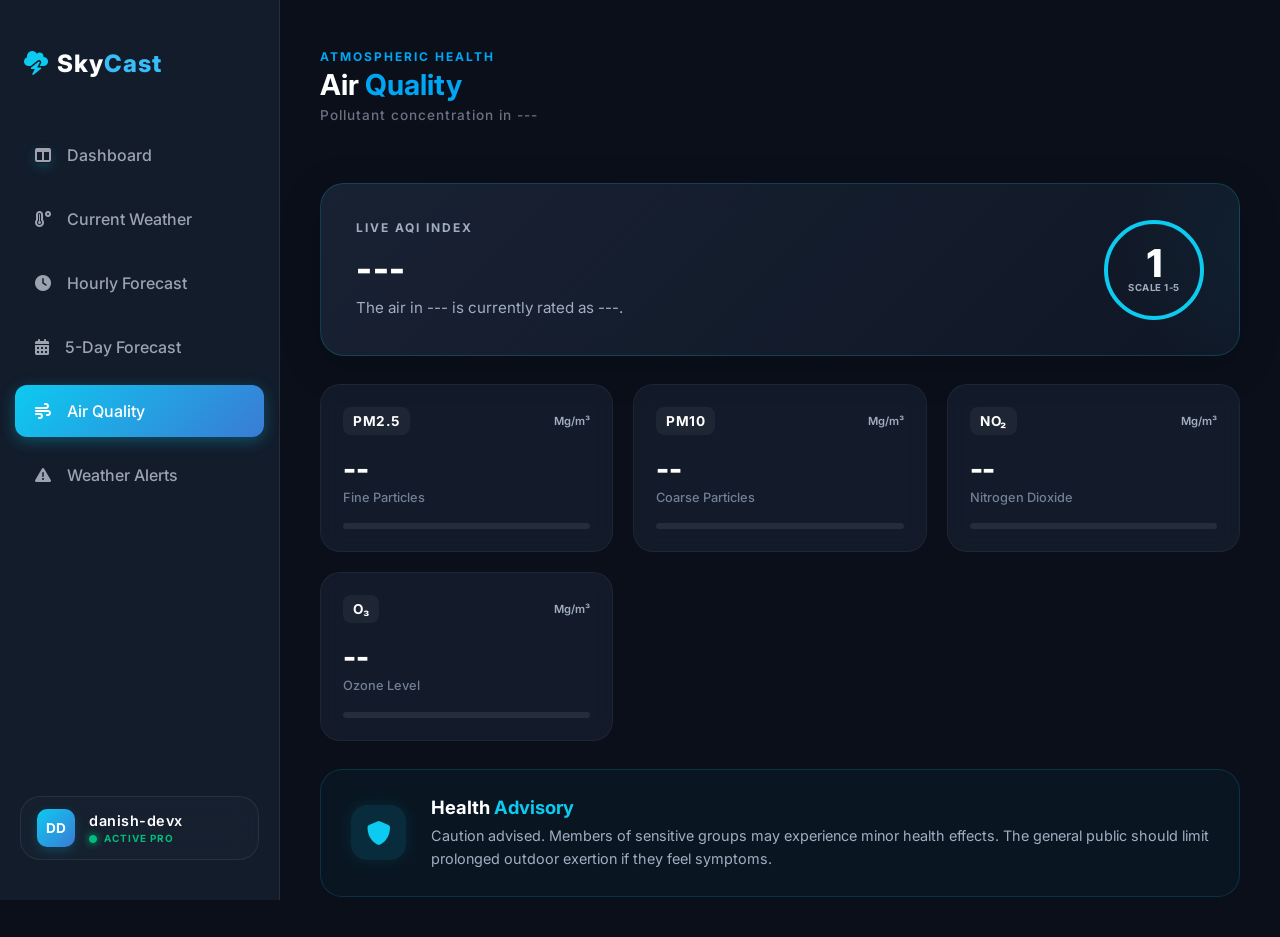
==== pages/airQuality.html @ 3d5aa5d6 "file uploaded" ====
<!DOCTYPE html>
<html lang="en">

<head>
    <meta charset="UTF-8">
    <meta name="viewport" content="width=device-width, initial-scale=1.0">
    <title>SkyCast Pro - Air Quality</title>

    <link href="https://cdn.jsdelivr.net/npm/bootstrap@5.3.2/dist/css/bootstrap.min.css" rel="stylesheet">

    <link rel="stylesheet" href="https://cdnjs.cloudflare.com/ajax/libs/font-awesome/6.4.2/css/all.min.css">

    <link href="https://fonts.googleapis.com/css2?family=Inter:wght@300;400;500;600;700;800&display=swap"
        rel="stylesheet">

    <link rel="stylesheet" href="../style.css">
</head>

<body>


    <nav class="sidebar" id="sidebarMenu">
        <div class="px-4 mb-4 d-flex justify-content-between align-items-center sidebar-header">
            <h4 class="mb-0">
                <i class="fa-solid fa-cloud-bolt text-info me-2"></i>Sky<span>Cast</span>
            </h4>
            <i class="fa-solid fa-xmark fs-4 d-lg-none text-white" id="close-btn" style="cursor: pointer"></i>
        </div>

        <div class="nav flex-column">
            <a href="../index.html" class="nav-link ">
                <i class="fa-solid fa-table-columns me-3"
                    style=" box-shadow: 0 4px 12px rgba(13, 202, 240, 0.2);"></i>Dashboard
            </a>
            <a href="currentWeather.html" class="nav-link">
                <i class="fa-solid fa-temperature-high me-3"></i>Current Weather
            </a>
            <a href="hourlyForecast.html" class="nav-link">
                <i class="fa-solid fa-clock me-3"></i>Hourly Forecast
            </a>
            <a href="5dayForecast.html" class="nav-link">
                <i class="fa-solid fa-calendar-days me-3"></i>5-Day Forecast
            </a>
            <a href="airQuality.html" class="nav-link">
                <i class="fa-solid fa-wind me-3"></i>Air Quality
            </a>
            <a href="weatherAlerts.html" class="nav-link">
                <i class="fa-solid fa-triangle-exclamation me-3"></i>Weather Alerts
            </a>
        </div>

        <div class="author-main-box">

            <div class="author-name-shortform">
                DD
            </div>

            <div class="author-github-link">

                <a href="https://github.com/danish-devx">danish-devx</a>
                <p><i class="fa-solid fa-circle"></i> Active Pro</p>

            </div>
        </div>
    </nav>


    <div class="main-wrapper">
        <header class="d-flex justify-content-between align-items-center flex-wrap gap-3">
            <div class="main-heading">
                <h6 class="text-uppercase text-sky mb-1">Atmospheric Health</h6>
                <h3 id="section-title" class="mb-1">Air <span>Quality</span></h3>
                <h5 class="mb-0">Pollutant concentration in <span id="concentration-In-City">---</span></h5>
            </div>

            <div class="d-flex align-items-center gap-3 header-actions">

                <button class="btn text-white d-lg-none p-0 border-0" id="menu-btn">
                    <i class="fa-solid fa-bars fs-3"></i>
                </button>
            </div>
        </header>


        <div id="dashboard" class="content-section ">


            <div id="main-aqi-container">
                <div class="main-aqi-box">
                    <div class="aqi-headings">
                        <div>
                            Live Aqi index
                        </div>
                        <h2 id="main-aqi-info">---</h2>
                        <p>The air in <span id="aqi-info-city">---</span> is currently rated as <span
                                id="aqi-rated">---</span>.</p>

                    </div>

                    <div class="aqi-circle">

                        <h2 id="aqi-scale">1</h2>
                        <p>Scale 1-5</p>

                    </div>
                </div>
            </div>



            <div class="containers">

                <div class="mini-container">
                    <div class="air-info-box">
                        <div class="boxx-1">
                            PM2.5
                        </div>

                        <div class="boxx-2">
                            Mg/m³
                        </div>

                    </div>

                    <div class="air-info-headings">
                        <h3 id="Fine-Particles">--</h3>
                        <p>Fine Particles</p>
                    </div>

                    <div class="air-info-range" id="Fine-Particles-Range">

                    </div>

                </div>

                <div class="mini-container">
                    <div class="air-info-box">
                        <div class="boxx-1">
                            PM10
                        </div>

                        <div class="boxx-2">
                            Mg/m³
                        </div>

                    </div>

                    <div class="air-info-headings">
                        <h3 id="Coarse-Particles">--</h3>
                        <p>Coarse Particles</p>
                    </div>

                    <div class="air-info-range" id="Coarse-Particles-Range">

                    </div>
                </div>

                <div class="mini-container">
                    <div class="air-info-box">
                        <div class="boxx-1">
                            NO₂
                        </div>

                        <div class="boxx-2">
                            Mg/m³
                        </div>

                    </div>

                    <div class="air-info-headings">
                        <h3 id="Nitrogen-Dioxide">--</h3>
                        <p>Nitrogen Dioxide</p>
                    </div>

                    <div class="air-info-range" id="Nitrogen-Dioxide-Range">

                    </div>
                </div>


                <div class="mini-container">
                    <div class="air-info-box">
                        <div class="boxx-1">
                            O₃
                        </div>

                        <div class="boxx-2">
                            Mg/m³
                        </div>

                    </div>

                    <div class="air-info-headings">
                        <h3 id="Ozone-Level">--</h3>
                        <p>Ozone Level</p>
                    </div>

                    <div class="air-info-range" id="Ozone-Level-Range">

                    </div>
                </div>
            </div>





            <div class="main-health-advis-box">
                <div class="shield-icon-box">
                    <i class="fa-solid fa-shield"></i>
                </div>

                <div class="health-headings">
                    <h2>Health <span>Advisory</span></h2>
                    <p>Caution advised. Members of sensitive groups may experience minor health effects. The general
                        public should limit prolonged outdoor exertion if they feel symptoms.</p>
                </div>
            </div>






        </div>




    </div>











    <script src="https://cdn.jsdelivr.net/npm/bootstrap@5.3.2/dist/js/bootstrap.bundle.min.js"></script>

    <script>
        document.getElementById('menu-btn').addEventListener('click', function () {
            document.getElementById('sidebarMenu').classList.add('show');
        });

        document.getElementById('close-btn').addEventListener('click', function () {
            document.getElementById('sidebarMenu').classList.remove('show');
        });
    </script>

    <script src="../app.js"></script>
</body>

</html>
---- style.css ----
:root {
  --bg-deep: #0a0f1a;
  --sidebar: #121c2b;
  --card-bg: #161e2eb3;
  --card-bg2: #161e2e99;
  --text: #ffffff;
  --text-emerald:#00bc7d;
  --text-muted: #9ca3af;
  --text-gray: #6a7282;
  --accent: #0dcaf0;
  --accent-blue: #38bdf8;
  --text-sky: #00a6f4;
  --border: rgba(255, 255, 255, 0.08);
  --shadow: rgba(0, 0, 0, 0.4);
}

body {
  font-family: 'Inter', system-ui, -apple-system, sans-serif;
  background: var(--bg-deep);
  color: var(--text);
  transition: all 0.3s ease;
  overflow-x: hidden;
}

html, body {
  background-color: var(--bg-deep) !important;
}


.sidebar {
  width: 280px;
  height: 100vh;
  position: fixed;
  left: 0;
  top: 0;
  background: var(--sidebar); 
  border-right: 1px solid var(--border);
  padding: 20px 0;
  padding-top: 50px;
  transition: all 0.3s cubic-bezier(0.4, 0, 0.2, 1); 
  z-index: 1050;
  display: flex;
  flex-direction: column;
  
}

.sidebar .nav {
  flex-grow: 1;
  justify-content: flex-start;
  margin-top: 20px;
}


.sidebar h4 {
  font-size: 1.5rem;
  font-weight: 800;
  letter-spacing: 1px;
}

.sidebar h4 span {
  color: var(--accent-blue);
}


.sidebar .nav-link {
  color: var(--text-muted) !important;
  text-decoration: none !important;
  display: flex !important;
  align-items: center;
  padding: 14px 20px;
  margin: 6px 15px;
  border-radius: 12px;
  cursor: pointer;
  transition: 0.2s ease;
  font-weight: 500;
}

.sidebar .nav-link:hover {
  background: rgba(255, 255, 255, 0.05);
  color: var(--text) !important;
}

.sidebar .nav-link:hover i {
  color: var(--accent-blue);
}

.sidebar .nav-link.active {
  background: linear-gradient(135deg, #0dcaf0, #3a7bd5);
  color: #fff !important;
  box-shadow: 0 4px 15px rgba(13, 202, 240, 0.3);
}

.sidebar .nav-link.active i {
  color: #fff !important;
  box-shadow: 0 4px 12px rgba(13, 202, 240, 0.2); 
}

.author-main-box {
  border: 1px solid var(--border);
  border-radius: 20px; 
  margin-top: auto;
  padding: 12px 16px;
  display: flex;
  justify-content: flex-start; 
  align-items: center;
  gap: 14px;
  background-color: rgba(255, 255, 255, 0.02);
  backdrop-filter: blur(10px);
  margin: 20px;
  transition: all 0.2s ease-in-out;
}

.author-main-box:hover {
  background-color: rgba(255, 255, 255, 0.05);
  border-color: rgba(56, 189, 248, 0.3); 
  transform: translateY(-2px);
}

.author-name-shortform {
  background: linear-gradient(135deg, #0dcaf0, #3a7bd5); 
  color: var(--text);
  font-weight: 700;
  font-size: 0.85rem;
  width: 38px;
  height: 38px;
  border-radius: 10px;
  display: flex;
  align-items: center;
  justify-content: center;
  box-shadow: 0 4px 12px rgba(13, 202, 240, 0.2);
}

.author-github-link {
  display: flex;
  flex-direction: column;
  align-items: flex-start;
  justify-content: center;
}

.author-github-link a {
  text-decoration: none;
  color: var(--text);
  text-transform: lowercase; 
  font-weight: 600;
  font-size: 0.9rem;
  letter-spacing: 0.5px;
  transition: color 0.2s;
}

.author-github-link a:hover {
  color: var(--accent-blue);
}

.author-github-link p {
  text-transform: uppercase;
  font-size: 0.62rem;
  font-weight: 700;
  letter-spacing: 1px;
  color: var(--text-emerald);
  margin-bottom: 0; 
  display: flex;
  align-items: center;
  gap: 6px;
}


.author-github-link p i {
  font-size: 0.5rem;
  animation: liveBlink 1.8s infinite ease-in-out;
  color: var(--text-emerald);
  text-shadow: 0 0 8px var(--text-emerald); 
}

@keyframes liveBlink {
  0% {
    opacity: 0.3;
    transform: scale(0.9);
  }
  50% {
    opacity: 1;
    transform: scale(1.2); 
  }
  100% {
    opacity: 0.3;
    transform: scale(0.9);
  }
}


.main-wrapper {
  margin-left: 280px;
  min-height: 100vh;
  transition: all 0.3s ease;
}

header {
  padding: 50px 40px;
  background: var(--bg-deep);
}

.main-heading h6 {
  color: var(--text-sky);
  font-size: 0.75rem;
  letter-spacing: 2px;
  font-weight: 700;
}

.main-heading h3 {
  color: var(--text);
  font-size: 1.8rem;
  font-weight: 700;
}

.main-heading h3 span {
  color: var(--text-sky);
}

.main-heading h5 {
  color: var(--text-gray);
  font-size: 0.85rem;
  letter-spacing: 1px;
  font-weight: 500;
}


.search-box {
  display: flex;
  background: var(--card-bg);
  border: 1px solid var(--border);
  border-radius: 30px;
  padding: 4px 4px 4px 20px;
  align-items: center;
  max-width: 400px;
  width: 100%;
}

.search-box input {
  flex: 1;
  background: transparent;
  border: none;
  outline: none;
  color: var(--text);
  padding: 8px 10px;
  font-size: 0.95rem;
}

.search-box button {
  background: linear-gradient(135deg, #0dcaf0, #3a7bd5);
  box-shadow: 0 4px 15px rgba(13, 202, 240, 0.3);
  border: none;
  color: white;
  padding: 8px 22px;
  border-radius: 25px;
  font-weight: 600;
  font-size: 0.9rem;
  cursor: pointer;
}


.content-section {
  padding: 10px 40px 40px 40px;
  animation: fadeIn 0.4s ease;
 
}

@keyframes fadeIn {
  from { opacity: 0; transform: translateY(10px); }
  to { opacity: 1; transform: translateY(0); }
}

.glass-card {
  background: var(--card-bg2);
  border: 1px solid var(--border);
  border-radius: 24px;
  padding: 23px;
  height: 100%;
  box-shadow: 0 8px 32px 0 rgba(0, 0, 0, 0.2);
  backdrop-filter: blur(8px);
}

.main-weather-card {
  min-height: 360px;
  padding: 40px;
}

.main-weather-card h2{
  font-size: 4.1rem;
}

.main-weather-card h1{
  font-size: 6rem;
}

.main-weather-card p{
  font-weight: 900;
}

.weather-img {
  width: 200px;
  height: 200px;
}

.glass-card h5 {
  color: var(--text-muted);
  border-left: 4px solid var(--accent-blue);
  text-transform: uppercase;
  font-weight: 700;
  font-size: 0.9rem;
  letter-spacing: 1.5px;
}

.sun-box {
  background: rgba(255, 255, 255, 0.03);
  border: 1px solid rgba(255, 255, 255, 0.05);
}
.font-xs {
  font-size: 0.68rem;
  letter-spacing: 0.5px;
}

.metrics-grid {
  display: grid;
  grid-template-columns: repeat(2, 1fr);
  gap: 16px;
}

.metric-item {
  display: flex;
  align-items: center;
  gap: 12px;
  background: rgba(255, 255, 255, 0.02);
  border: 1px solid rgba(255, 255, 255, 0.04);
  padding: 13px;
  border-radius: 16px;
  transition: transform 0.2s;
  min-width: 0; 
  word-wrap: break-word; 
}

.metric-item:hover {
  transform: translateY(-2px);
  background: rgba(255, 255, 255, 0.04);
}

.metric-item.full-width {
  grid-column: span 2;
}

.metric-item small {
  display: block;
  color: var(--text-gray);
  font-size: 0.75rem;
  margin-bottom: 2px;
}

.metric-item h5 {
  border: none !important;
  padding: 0 !important;
  margin: 0 !important;
  color: var(--text) !important;
  font-size: 1.05rem !important;
  letter-spacing: 0 !important;
  text-transform: none !important;
}

.icon-wrap {
  width: 42px;
  height: 42px;
  border-radius: 12px;
  display: flex;
  align-items: center;
  justify-content: center;
  font-size: 1.15rem;
  flex-shrink: 0;
}

.bg-warning-subtle { background: rgba(255, 193, 7, 0.1) !important; }
.bg-info-subtle { background: rgba(13, 202, 240, 0.1) !important; }
.bg-primary-subtle { background: rgba(13, 110, 253, 0.1) !important; }
.bg-success-subtle { background: rgba(25, 135, 84, 0.1) !important; }
.bg-light-subtle { background: rgba(255, 255, 255, 0.06) !important; }

.animate-pulse {
  animation: pulse 2.5s infinite;
}

@keyframes pulse {
  0% { transform: scale(1); opacity: 0.9; }
  50% { transform: scale(1.1); opacity: 1; }
  100% { transform: scale(1); opacity: 0.9; }
}


@media (max-width: 991.98px) {
  .sidebar { 
    left: -280px;
    height: 100vh;
    padding-top: 20px;
  }
  .sidebar.show { left: 0; }
  .author-main-box {
    margin-bottom: 30px; 
  }
  .main-wrapper { margin-left: 0; }
  header { padding: 20px; }
  .content-section { padding: 20px; }
  .header-actions { width: 100%; justify-content: space-between; }
  .search-box { max-width: calc(100% - 50px); }
}


@media (max-width: 576px) {
  .main-heading h3 { font-size: 1.5rem; }
  #main-temp { font-size: 4rem; }
  .weather-img { width: 85px; height: 85px; }
  .metrics-grid { grid-template-columns: 1fr; }
  .metric-item.full-width { grid-column: span 1; }
  .search-box button{ padding: 8px 15px;}
  .search-box input {  padding: 8px 0px;}
  .main-weather-card h2{
  font-size: 2.8rem;
  }

}


::-webkit-scrollbar {
  width: 10px;
  background-color: var(--bg-deep);
}

::-webkit-scrollbar-thumb {
  background: var(--sidebar); 
  border-radius: 10px;
  border: 2px solid var(--bg-deep); 
  transition: all 0.3s ease;
}

::-webkit-scrollbar-thumb:hover {
  background: var(--accent-blue); 
}

::-webkit-scrollbar-corner {
  background: var(--bg-deep);
}




/* Current Weather section 2 styling */

.location-box {
  background: rgba(255, 255, 255, 0.03);
  border: 1px solid var(--border);
  padding: 10px 20px;
  border-radius: 30px;
  display: flex;
  align-items: center;
  gap: 10px;
  color: var(--text-muted);
  transition: all 0.3s ease;
  cursor: pointer;
}


.location-box:hover {
  border-color: var(--text-sky);
  color: var(--text-sky);
  background: rgba(13, 166, 244, 0.05);
}

.location-box:hover i {
  animation: bounce 1s infinite;
}

@keyframes bounce {
  0%, 100% { transform: translateY(0); }
  50% { transform: translateY(-4px); }
}

.main-container {
  display: grid;
  grid-template-columns: repeat(auto-fit, minmax(300px, 1fr));
  gap: 20px;
  margin-bottom: 20px;
}

.main-card {
  background: var(--card-bg2);
  border: 1px solid var(--border);
  border-radius: 24px;
  padding: 24px;
  display: flex;
  justify-content: space-between;
  align-items: center;
  backdrop-filter: blur(8px);
  transition: all 0.3s ease;
}

.main-card:hover {
  background: rgba(255, 255, 255, 0.05);
  transform: translateY(-5px);
  border-color: var(--accent-blue);
}

.icon-or-data-box {
  display: flex;
  align-items: center;
  gap: 15px;
}

.icon-wraps {
  width: 50px;
  height: 50px;
  border-radius: 16px;
  display: flex;
  align-items: center;
  justify-content: center;
  font-size: 1.2rem;
}

.icon-or-data-box small { color: var(--text-muted); font-size: 0.75rem; text-transform: uppercase; letter-spacing: 1px; }
.icon-or-data-box p { color: var(--text-gray); font-size: 0.8rem; margin: 0; }
.main-card h4 { margin: 0; font-weight: 700; color: var(--text); }


.sky-condition-box {
  background: linear-gradient(135deg, #0dcaf0, #3a7bd5);
  box-shadow: 0 4px 15px rgba(13, 202, 240, 0.3);
  border-radius: 24px;
  padding: 40px; 
  margin: 20px 40px; 
  display: flex;
  justify-content: space-between;
  align-items: center;
  color: white;
}


.images-box {
  flex-shrink: 0;
  padding-right: 20px; 
}

.images-box img {
  width: 160px;
  height: 160px;
  object-fit: contain;
}


.mini-heading h6 {
  background: rgba(255, 255, 255, 0.2);
  padding: 6px 12px;
  border-radius: 8px;
  font-size: 0.7rem;
  letter-spacing: 1.5px;
  text-transform: uppercase;
  display: inline-block;
}

.sky-condition-box h2 { 
  font-weight: 800; 
  margin: 15px 0; 
  font-size: 3.2rem;
}

.sky-condition-box h3 { 
  font-size: 1.3rem; 
  font-weight: 600;
  font-style: oblique;
  opacity: 0.9; 
}

.wrap-box {
  display: flex;
  gap: 30px;
  margin-top: 25px;
}

.Minimum-box, .Maximum-box {
  background: rgba(0, 0, 0, 0.1);
  padding: 10px 20px;
  border-radius: 12px;
  font-weight: 600;
 
}

.images-box img {
  width: 150px;
  filter: drop-shadow(0 0 10px rgba(0,0,0,0.2));
}


@media (max-width: 991px) {
  .sky-condition-box {
    margin: 20px; 
    padding: 20px;
  }
}


@media (max-width: 768px) {
  .sky-condition-box { flex-direction: column; text-align: center; }
  .wrap-box { justify-content: center; }
  .sky-condition-box h2 { font-size: 2.6rem;}

}





/* Hourly Forecast section 3 styling */

.main-Hourly-container {
  display: flex;
  justify-content: flex-start; 
  align-items: stretch;
  gap: 18px;
  overflow-x: auto;
  padding: 15px 5px 25px 5px; 
  background-color: transparent !important;
  padding-left: 2px !important;
  padding-right: 2px !important;
  scrollbar-width: thin;
  scrollbar-color: var(--accent-blue) transparent;
}


.mini-Hourly-card {
  display: flex;
  justify-content: space-between;
  align-items: center;
  flex-direction: column;
  background: #161e2e !important;
  border: 1px solid var(--border);
  border-radius: 20px;
  padding: 24px 20px;
  text-align: center;
  min-width: 125px; 
  flex-shrink: 0;
  backdrop-filter: blur(10px);
  transition: all 0.3s cubic-bezier(0.4, 0, 0.2, 1);
  cursor: pointer;
}

.mini-Hourly-card:hover {
  background: rgba(255, 255, 255, 0.04);
  border-color: var(--accent-blue);
  transform: translateY(-6px);
  box-shadow: 0 12px 24px rgba(0, 0, 0, 0.25);
}

.Hourly-Time small {
  color: var(--text-sky);
  font-weight: 700;
  font-size: 0.85rem;
  letter-spacing: 0.5px;
  text-transform: uppercase;
}

.Hourly-image img {
  width: 70px;
  height: 70px;
  object-fit: contain;
  filter: drop-shadow(0 4px 8px rgba(0,0,0,0.15));
  transition: transform 0.3s ease;
}

.mini-Hourly-card:hover .Hourly-image img {
  transform: scale(1.1) rotate(3deg); 
}

.Hourly-Details h3 {
  font-size: 1.4rem;
  font-weight: 700;
  margin-bottom: 2px;
  color: var(--text);
}

.Hourly-Details small {
  color: var(--text-gray);
  font-size: 0.72rem;
  font-weight: 500;
  display: block;
}

.mini-Hourly-card hr {
  width: 100%;
  border-color: var(--border);
  opacity: 1;
  margin: 15px 0;
}

.mini-Hourly-card div:last-child {
  font-size: 0.82rem;
  font-weight: 600;
  color: var(--text-muted);
  display: flex;
  align-items: center;
  gap: 6px;
}


.main-Hourly-container::-webkit-scrollbar {
  height: 6px; 
}
.main-Hourly-container::-webkit-scrollbar-thumb {
  background: rgba(255, 255, 255, 0.05);
  border-radius: 10px;
  border: none;
}
.main-Hourly-container::-webkit-scrollbar-thumb:hover {
  background: var(--accent-blue);
}

.timeline-heading {
  font-size: 1.5rem;
  letter-spacing: 0.5px;
}
.timeline-heading span {
  color: var(--text-sky);
}

.main-Detailed-container {
  display: flex;
  flex-direction: column;
  background: var(--card-bg2);
  border: 1px solid var(--border);
  border-radius: 24px;
  backdrop-filter: blur(10px);
  box-shadow: 0 10px 30px rgba(0,0,0,0.15);
  overflow: hidden;
}

.main-Detailed-box {
  display: flex;
  justify-content: space-between;
  align-items: center;
  gap: 20px;
  border-bottom: 1px solid var(--border);
  padding: 20px 30px;
  width: 100%;
  transition: background-color 0.2s ease;

}

.main-Detailed-box:last-child {
  border-bottom: none; 
}

.main-Detailed-box:hover {
  background-color: rgba(255, 255, 255, 0.02);
}

.time-stamp h3 {
  font-size: 0.95rem;
  font-weight: 600;
  color: var(--text-muted);
  margin-bottom: 0;
}

.temp-condition {
  display: flex;
  align-items: center;
  gap: 15px;
}

.temp-condition h2 {
  font-size: 1.6rem;
  font-weight: 700;
  color: var(--text);
  margin-bottom: 0;
}
.temp-condition h2 span {
  font-size: 1rem;
  color: var(--text-sky);
  margin-left: 2px;
}

.detail-metric {
  display: flex;
  flex-direction: column;
  gap: 2px;
}
.detail-metric span {
  font-size: 0.72rem;
  font-weight: 600;
  color: var(--text-gray);
  text-transform: uppercase;
  letter-spacing: 0.5px;
  display: flex;
  align-items: center;
  gap: 6px;
}
.detail-metric p {
  font-size: 0.95rem;
  font-weight: 600;
  color: var(--text);
  margin-bottom: 0;
}

.status-badge h4 {
  font-size: 0.8rem;
  font-weight: 700;
  background: rgba(56, 189, 248, 0.1); 
  color: var(--accent-blue);
  padding: 6px 14px;
  border-radius: 30px;
  margin-bottom: 0;
  letter-spacing: 0.5px;
}


@media (max-width: 991.98px) {
  .main-Detailed-box {
    padding: 18px 20px;
  }
}

@media (max-width: 768px) {
 
  .main-Detailed-box {
    display: grid;
    grid-template-columns: repeat(2, 1fr);
    gap: 16px;
    padding: 20px;
  }
  
  .time-stamp {
    grid-column: span 2;
    border-bottom: 1px solid rgba(255,255,255,0.03);
    padding-bottom: 6px;
  }
  
  .status-badge {
    grid-column: span 2;
    text-align: center;
    margin-top: 5px;
  }
  .status-badge h4 {
    display: inline-block;
    width: 100%;
  }

  .row, .main-container {
    margin-left: 0 !important;
    margin-right: 0 !important;
    background-color: transparent !important;
  }

 
  .main-Detailed-container {
    background: #111824 !important; 
    border: 1px solid var(--border) !important;
    box-shadow: 0 10px 30px var(--shadow) !important;
  }

 
  .main-Detailed-box {
    background: #161e2e !important; 
    border-bottom: 1px solid var(--border) !important;
  }

  .main-Detailed-box:last-child {
    border-bottom: none !important;
  }

 
  .main-Detailed-box .bg-light-subtle {
    background: rgba(255, 255, 255, 0.04) !important;
  }

  .time-stamp {
    border-bottom: 1px solid var(--border) !important;
  }
}

@media (max-width: 480px) {
  .main-Hourly-container {
    gap: 12px;
  }
  .mini-Hourly-card {
    min-width: 115px;
    padding: 20px 14px;
  }
  .Hourly-image img {
    width: 60px;
    height: 60px;
  }
  .main-weather-card h2{
  font-size: 2.6rem;
  }
}




/* 5dayforcast section 4 styling */

.main-container-forcast {
  display: flex;
  flex-direction: column;
  gap: 16px;
  width: 100%;
  padding-bottom: 20px;
}


.main-day-forecast-box {
  display: grid;
  grid-template-columns: 2fr 1fr 1.2fr 1.5fr 1.5fr 0.5fr;
  align-items: center;
  gap: 20px;
  background: var(--card-bg2);
  border: 1px solid var(--border);
  border-radius: 24px;
  padding: 18px 30px;
  width: 100%;
  backdrop-filter: blur(10px);
  box-shadow: 0 8px 32px 0 rgba(0, 0, 0, 0.15);
  transition: all 0.3s cubic-bezier(0.4, 0, 0.2, 1);
  cursor: pointer;
}

.main-day-forecast-box:hover {
  background: rgba(255, 255, 255, 0.04);
  border-color: var(--accent-blue);
  transform: translateX(6px); 
  box-shadow: 0 12px 24px rgba(0, 0, 0, 0.25);
}


.date-or-Scheduled h3 {
  font-size: 1.05rem;
  font-weight: 700;
  color: var(--text);
  margin-bottom: 4px;
}

.date-or-Scheduled h6 {
  font-size: 0.7rem;
  font-weight: 600;
  color: var(--text-emerald);
  text-transform: uppercase;
  letter-spacing: 0.5px;
  margin-bottom: 0;
}


.Forecast-image {
  display: flex;
  align-items: center;
  justify-content: center;
}

.Forecast-image img {
  width: 55px;
  height: 55px;
  object-fit: contain;
  filter: drop-shadow(0 4px 10px rgba(0, 0, 0, 0.2));
  transition: transform 0.3s ease;
}

.main-day-forecast-box:hover .Forecast-image img {
  transform: scale(1.15) rotate(5deg);
}


.Forecast-temp small,
.Forecast-condition small {
  display: block;
  font-size: 0.72rem;
  font-weight: 600;
  color: var(--text-gray);
  text-transform: uppercase;
  letter-spacing: 0.5px;
  margin-bottom: 2px;
}

.Forecast-temp h3 {
  font-size: 1.4rem;
  font-weight: 700;
  color: var(--text);
  margin-bottom: 0;
}

.Forecast-condition h3 {
  font-size: 1rem;
  font-weight: 600;
  color: var(--text-sky);
  text-transform: capitalize;
  margin-bottom: 0;
}


.Forecast-extra-info {
  display: flex;
  gap: 20px;
  align-items: center;
}

.Forecast-extra-info .box1,
.Forecast-extra-info .box2 {
  display: flex;
  align-items: center;
  gap: 8px;
  font-size: 0.9rem;
  font-weight: 600;
  color: var(--text-muted);
}


.greater-than-btn {
  display: flex;
  justify-content: flex-end;
  color: var(--text-gray);
  font-size: 0.8rem;
  transition: transform 0.3s, color 0.3s;
}

.main-day-forecast-box:hover .greater-than-btn {
  color: var(--accent-blue);
  transform: translateX(4px);
}


@media (max-width: 1200px) {
  .main-day-forecast-box {
    grid-template-columns: 1.8fr 1fr 1fr 1.3fr 1.5fr 0.3fr;
    padding: 16px 20px;
    gap: 15px;
  }
}

@media (max-width: 991.98px) {
  
  .main-day-forecast-box {
    grid-template-columns: repeat(3, 1fr);
    gap: 20px;
    padding: 24px;
  }

  .date-or-Scheduled {
    grid-column: span 2;
  }

  .Forecast-image {
    grid-column: span 1;
    justify-content: flex-end;
  }

  .Forecast-temp,
  .Forecast-condition,
  .Forecast-extra-info {
    grid-column: span 1;
  }

  .greater-than-btn {
    display: none; 
  }
}

@media (max-width: 576px) {
 
  .main-day-forecast-box {
    grid-template-columns: 1fr;
    gap: 16px;
    text-align: center;
    padding: 20px;
    border-radius: 20px;
    background: #161e2e !important; 
  }

  .date-or-Scheduled,
  .Forecast-image,
  .Forecast-temp,
  .Forecast-condition,
  .Forecast-extra-info {
    grid-column: span 1;
    justify-content: center;
  }

  .date-or-Scheduled {
    border-bottom: 1px solid var(--border);
    padding-bottom: 12px;
  }

  .Forecast-extra-info {
    justify-content: center;
    background: rgba(255, 255, 255, 0.02);
    padding: 10px;
    border-radius: 14px;
    margin-top: 5px;
  }

  .main-day-forecast-box:hover {
    transform: translateY(-4px); 
  }
}


/* Airquality section 5 styling */

.main-aqi-box {
  display: grid;
  grid-template-columns: 1fr auto;
  align-items: center;
  gap: 30px;
  background: linear-gradient(135deg, rgba(26, 36, 54, 0.9), rgba(18, 26, 41, 0.8));
  border: 1px solid rgba(13, 202, 240, 0.2); 
  border-radius: 24px;
  padding: 35px;
  margin-bottom: 28px;
  backdrop-filter: blur(12px);
  box-shadow: 0 10px 40px rgba(0, 0, 0, 0.2);
  position: relative;
  overflow: hidden;
}

.main-aqi-box::before {
  content: '';
  position: absolute;
  top: -50%;
  right: -20%;
  width: 300px;
  height: 300px;
  background: radial-gradient(circle, rgba(13, 202, 240, 0.05) 0%, transparent 70%);
  pointer-events: none;
}

.aqi-headings div {
  font-size: 0.75rem;
  font-weight: 700;
  text-transform: uppercase;
  letter-spacing: 2px;
  color: #a0aec0;
  margin-bottom: 10px;
}

.aqi-headings h2 {
  font-size: 2.2rem;
  font-weight: 800;
  text-transform: uppercase;
  letter-spacing: 0.5px;
  margin-bottom: 8px;
}

.aqi-headings p {
  font-size: 0.95rem;
  color: #a0aec0;
  margin-bottom: 0;
  max-width: 500px;
}

.aqi-circle {
  width: 100px;
  height: 100px;
  border-radius: 50%;
  border: 4px solid #0dcaf0;
  display: flex;
  flex-direction: column;
  align-items: center;
  justify-content: center;
  text-align: center;
  transition: transform 0.3s ease;
}

.main-aqi-box:hover .aqi-circle {
  transform: scale(1.05) rotate(5deg);
}

.aqi-circle h2 {
  font-size: 2.4rem;
  font-weight: 800;
  margin-bottom: -2px;
  line-height: 1;
}

.aqi-circle p {
  font-size: 0.6rem;
  font-weight: 700;
  text-transform: uppercase;
  letter-spacing: 0.5px;
  color: #a0aec0;
  margin-bottom: 0;
}


.content-section .containers {
  display: grid;
  grid-template-columns: repeat(auto-fit, minmax(220px, 1fr));
  gap: 20px;
  margin-bottom: 28px;
  padding: 0; 
  max-width: 100%;
}

.mini-container {
  background: rgba(23, 32, 49, 0.7);
  border: 1px solid rgba(255, 255, 255, 0.05);
  border-radius: 20px;
  padding: 22px;
  backdrop-filter: blur(10px);
  transition: all 0.3s ease;
  display: flex;
  flex-direction: column;
  justify-content: space-between;
  gap: 16px;
}

.mini-container:hover {
  background: rgba(255, 255, 255, 0.03);
  border-color: #0dcaf0;
  transform: translateY(-5px);
  box-shadow: 0 12px 24px rgba(0, 0, 0, 0.2);
}

.air-info-box {
  display: flex;
  justify-content: space-between;
  align-items: center;
}

.boxx-1 {
  font-size: 0.85rem;
  font-weight: 700;
  color: #ffffff;
  background: rgba(255, 255, 255, 0.05);
  padding: 4px 10px;
  border-radius: 8px;
  letter-spacing: 0.5px;
}

.boxx-2 {
  font-size: 0.7rem;
  font-weight: 600;
  color: #a0aec0;
}

.air-info-headings h3 {
  font-size: 1.8rem;
  font-weight: 800;
  color: #ffffff;
  margin-bottom: 2px;
  letter-spacing: -0.5px;
}

.air-info-headings p {
  font-size: 0.8rem;
  font-weight: 500;
  color: #718096;
  margin-bottom: 0;
}


.air-info-range {
  height: 6px;
  width: 100%;
  background: rgba(255, 255, 255, 0.08);
  border-radius: 10px;
  position: relative;
  overflow: hidden;
}

.air-info-range::after {
  content: '';
  position: absolute;
  left: 0;
  top: 0;
  height: 100%;
  width: var(--bar-width, 0%); 
  background: linear-gradient(90deg, #0dcaf0, #0099ff);
  border-radius: 10px;
  transition: width 0.8s ease-out;
}


.main-health-advis-box {
  display: grid;
  grid-template-columns: auto 1fr;
  align-items: center;
  gap: 25px;
  background: rgba(13, 202, 240, 0.04);
  border: 1px solid rgba(13, 202, 240, 0.15);
  border-radius: 22px;
  padding: 26px 30px;
}

.shield-icon-box {
  width: 55px;
  height: 55px;
  border-radius: 16px;
  background: rgba(13, 202, 240, 0.12);
  color: #0dcaf0;
  display: flex;
  align-items: center;
  justify-content: center;
  font-size: 1.5rem;
  box-shadow: 0 0 15px rgba(13, 202, 240, 0.1);
}

.health-headings h2 {
  font-size: 1.15rem;
  font-weight: 700;
  color: #ffffff;
  margin-bottom: 6px;
}

.health-headings h2 span {
  color: #0dcaf0; 
}

.health-headings p {
  font-size: 0.9rem;
  color: #a0aec0;
  line-height: 1.6;
  margin-bottom: 0;
}


@media (max-width: 991.98px) {
  .main-aqi-box {
    padding: 26px;
  }
  
  .aqi-headings h2 {
    font-size: 1.8rem;
  }
}

@media (max-width: 768px) {
  
  .main-aqi-box {
    grid-template-columns: 1fr;
    text-align: center;
    justify-items: center;
    gap: 20px;
  }
  
  .aqi-headings p {
    max-width: 100%;
  }

 
  .main-health-advis-box {
    grid-template-columns: 1fr;
    text-align: center;
    justify-items: center;
    padding: 22px;
    gap: 15px;
  }
}

@media (max-width: 480px) {
  .content-section .containers {
    grid-template-columns: 1fr; 
  }
  
  .aqi-headings h2 {
    font-size: 1.5rem;
  }
}




/* Weatheralert section 6 styling */

.main-Status-box {
  display: grid;
  grid-template-columns: auto 1fr auto;
  align-items: center;
  gap: 25px;
  background: linear-gradient(135deg, rgba(22, 30, 46, 0.9), rgba(18, 28, 43, 0.8));
  border: 1px solid rgba(0, 188, 125, 0.3); 
  border-radius: 24px;
  padding: 30px;
  margin-bottom: 24px;
  backdrop-filter: blur(10px);
  box-shadow: 0 8px 32px 0 rgba(0, 0, 0, 0.2);
  transition: all 0.3s ease;
}

.main-Status-box:hover {
  box-shadow: 0 12px 40px rgba(0, 188, 125, 0.1);
  transform: translateY(-2px);
}


.icon-wrap-box {
  width: 65px;
  height: 65px;
  border-radius: 20px;
  background: rgba(0, 188, 125, 0.1);
  color: var(--text-emerald);
  display: flex;
  align-items: center;
  justify-content: center;
  font-size: 1.8rem;
  box-shadow: 0 0 15px rgba(0, 188, 125, 0.1);
  
}

.main-heading-box h4 {
  font-size: 0.85rem;
  font-weight: 700;
  text-transform: uppercase;
  letter-spacing: 1.5px;
  color: var(--text-muted);
  margin-bottom: 8px;
}

.main-heading-box h4 span {
  color: var(--text-emerald);
  background: rgba(0, 188, 125, 0.15);
  padding: 4px 12px;
  border-radius: 30px;
  font-size: 0.8rem;
}

.main-heading-box h3 {
  font-size: 1.15rem;
  font-weight: 500;
  color: var(--text);
  margin-bottom: 0;
  line-height: 1.5;
}

.Ambient-box {
  text-align: right;
  background: rgba(255, 255, 255, 0.02);
  padding: 12px 20px;
  border-radius: 16px;
  border: 1px solid var(--border);
}

.Ambient-box small {
  display: block;
  font-size: 0.7rem;
  font-weight: 700;
  color: var(--text-gray);
  text-transform: uppercase;
  letter-spacing: 1px;
  margin-bottom: 2px;
}

.Ambient-box h3 {
  font-size: 1.6rem;
  font-weight: 800;
  color: var(--accent);
  margin-bottom: 0;
}



.main-Logic-\&-Secure-box {
  display: grid;
  grid-template-columns: 1.2fr 1fr;
  gap: 24px;
  align-items: stretch;
}


.Logic-Thresholds-box {
  background: var(--card-bg2);
  border: 1px solid var(--border);
  border-radius: 24px;
  padding: 30px;
  backdrop-filter: blur(10px);
}

.Logic-Thresholds-box .heading {
  display: flex;
  align-items: center;
  gap: 12px;
  margin-bottom: 25px;
  color: var(--accent);
}

.Logic-Thresholds-box .heading i {
  font-size: 1.3rem;
}

.Logic-Thresholds-box .heading h3 {
  font-size: 1.3rem;
  font-weight: 700;
  margin-bottom: 0;
  letter-spacing: 0.5px;
}


.Extreme-Heat-box, 
.High-Wind-box, 
.Precipitation-box {
  display: flex;
  justify-content: space-between;
  align-items: center;
  padding: 16px 20px;
  border-radius: 16px;
  background: rgba(255, 255, 255, 0.02);
  border: 1px solid var(--border);
  margin-bottom: 14px;
  transition: all 0.2s ease;
}

.Extreme-Heat-box:last-child, 
.High-Wind-box:last-child, 
.Precipitation-box:last-child {
  margin-bottom: 0;
}

.Extreme-Heat-box:hover, 
.High-Wind-box:hover, 
.Precipitation-box:hover {
  background: rgba(255, 255, 255, 0.04);
  border-color: rgba(255, 255, 255, 0.15);
}

.Extreme-Heat-box h3, 
.High-Wind-box h3, 
.Precipitation-box h3 {
  font-size: 0.95rem;
  font-weight: 600;
  margin-bottom: 0;
}


.Extreme-Heat-box div:last-child h3 { color: #f59e0b; font-weight: 700; }
.High-Wind-box div:last-child h3 { color: var(--accent-blue); font-weight: 700; }
.Precipitation-box div:last-child h3 { color: #3b82f6; font-weight: 700; }



.Safe-\&-Secure-box {
  background: var(--card-bg2);
  border: 1px solid var(--border);
  border-radius: 24px;
  padding: 30px;
  backdrop-filter: blur(10px);
  display: flex;
  flex-direction: column;
  justify-content: space-between;
}

.Safe-\&-Secure-box h3 {
  font-size: 1.3rem;
  font-weight: 700;
  color: var(--text);
  margin-bottom: 15px;
}

.Safe-\&-Secure-box p {
  font-size: 0.92rem;
  color: var(--text-muted);
  line-height: 1.7;
  margin-bottom: 25px;
}


.Safe-\&-Secure-box div:last-child {
  align-self: flex-start;
  font-size: 0.8rem;
  font-weight: 700;
  text-transform: uppercase;
  letter-spacing: 1px;
  color: var(--text-emerald);
  background: rgba(0, 204, 125, 0.08);
  padding: 8px 16px;
  border-radius: 30px;
  display: flex;
  align-items: center;
  gap: 8px;
}

.Safe-\&-Secure-box div:last-child i {
  font-size: 0.5rem;
  animation: liveBlink 1.8s infinite ease-in-out;
}




@media (max-width: 991.98px) {

  .main-Status-box {
    gap: 20px;
    padding: 24px;
  }
  
  .icon-wrap-box {
    width: 55px;
    height: 55px;
    font-size: 1.5rem;
  }
  
  .main-heading-box h3 {
    font-size: 1.05rem;
  }
}

@media (max-width: 768px) {
  
  .main-Status-box {
    grid-template-columns: 1fr;
    text-align: center;
    justify-items: center;
  }
  
  .Ambient-box {
    text-align: center;
    width: 100%;
  }

  .main-Logic-\&-Secure-box {
    grid-template-columns: 1fr;
    gap: 20px;
  }
  
  .Logic-Thresholds-box,
  .Safe-\&-Secure-box {
    padding: 24px;
  }
}

@media (max-width: 480px) {
  .main-heading-box h3 {
    font-size: 0.95rem;
  }
  
  .Extreme-Heat-box h3, 
  .High-Wind-box h3, 
  .Precipitation-box h3 {
    font-size: 0.85rem;
  }
}
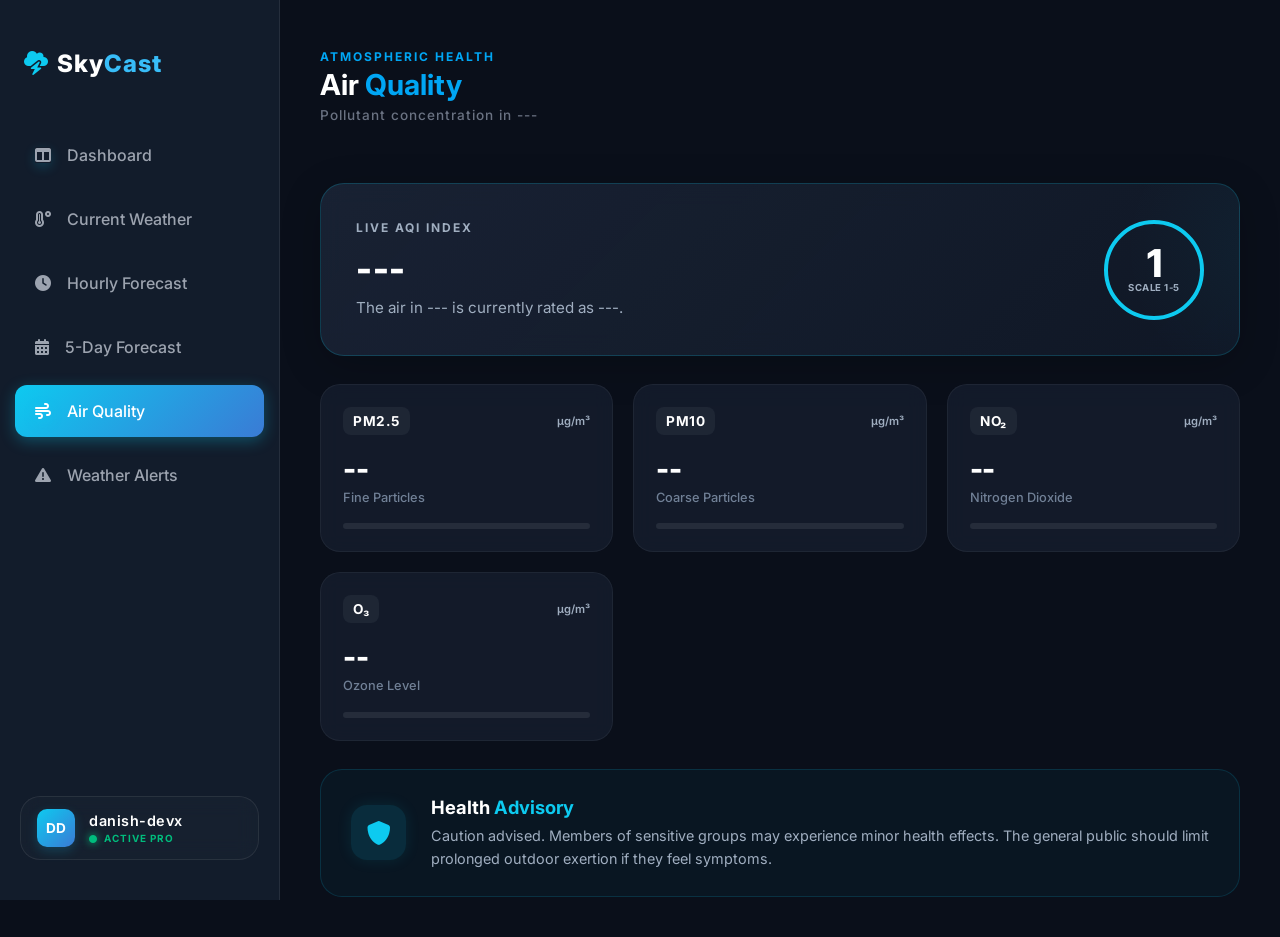
==== commit a28596cf: "Update airQuality.html" ====
--- a/pages/airQuality.html
+++ b/pages/airQuality.html
@@ -117,7 +117,7 @@
                         </div>
 
                         <div class="boxx-2">
-                            Mg/m³
+                           µg/m³
                         </div>
 
                     </div>
@@ -140,7 +140,7 @@
                         </div>
 
                         <div class="boxx-2">
-                            Mg/m³
+                           µg/m³
                         </div>
 
                     </div>
@@ -162,7 +162,7 @@
                         </div>
 
                         <div class="boxx-2">
-                            Mg/m³
+                           µg/m³
                         </div>
 
                     </div>
@@ -185,7 +185,7 @@
                         </div>
 
                         <div class="boxx-2">
-                            Mg/m³
+                           µg/m³
                         </div>
 
                     </div>
@@ -254,4 +254,4 @@
     <script src="../app.js"></script>
 </body>
 
-</html>+</html>
